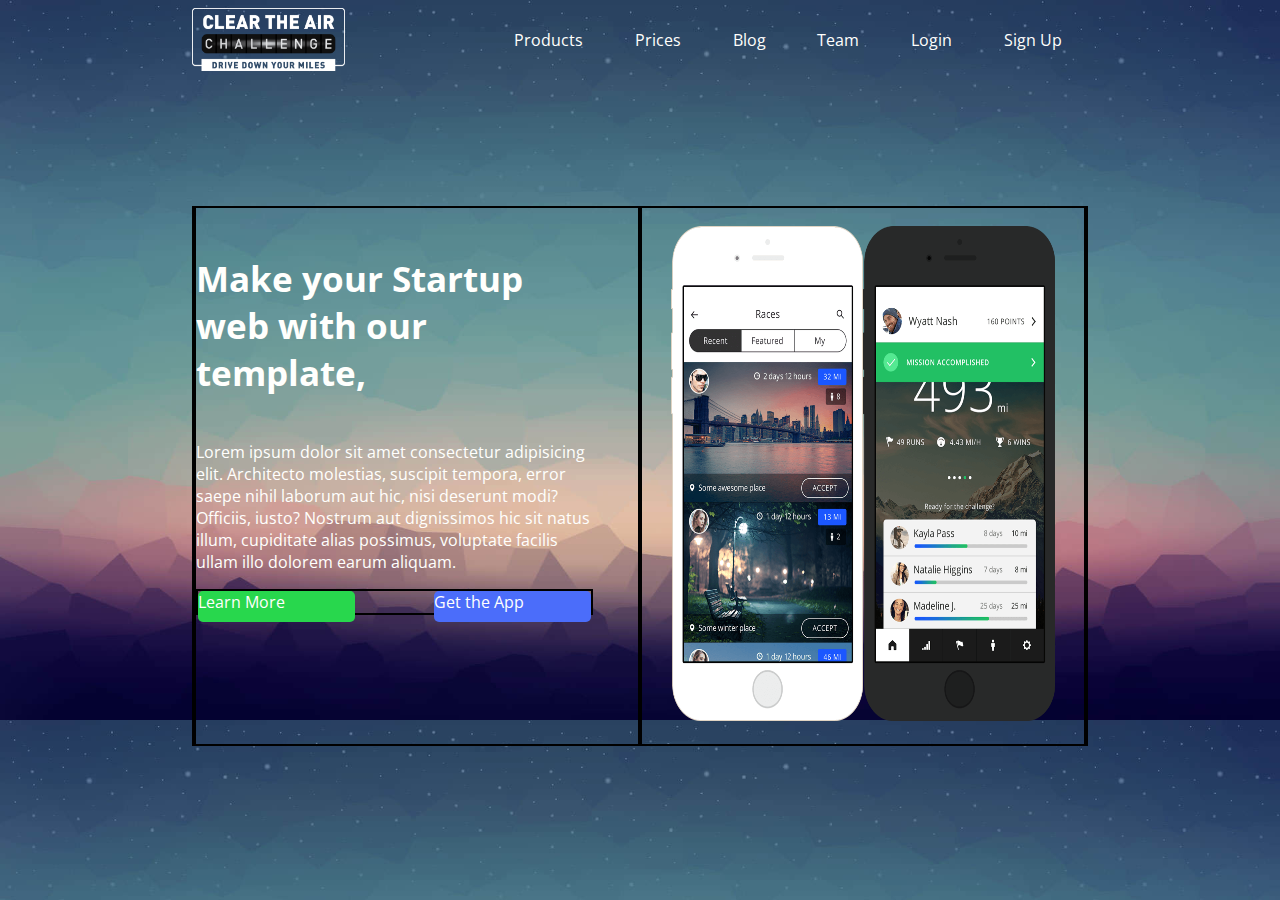
==== index.html @ c00f220a "Trying out styling options main section" ====
<!DOCTYPE html>
<html lang="en">
<head>
    <meta charset="UTF-8">
    <meta http-equiv="X-UA-Compatible" content="IE=edge">
    <meta name="viewport" content="width=device-width, initial-scale=1.0">
    <link rel="stylesheet" href="./css/style.css">
    <title>Mobile App</title>
</head>
<body>
    <header>
        <div><img src="./images/logo_001.png"></div>
        <nav>
            <ul>
            <li><a href="#">Products</a></li>
            <li><a href="#">Prices</a></li>
            <li><a href="#">Blog</a></li>
            <li><a href="#">Team</a></li>
            <li><a href="#">Login</a></li>
            <li><a href="#">Sign Up</a></li>
            </ul>
        </nav>
    </header>
    <section>
        <article class="left">
            <h2>
                Make your Startup web with our template,
            </h2>
            <p>
                Lorem ipsum dolor sit amet consectetur adipisicing elit. Architecto molestias, suscipit tempora, error saepe nihil laborum aut hic, nisi deserunt modi? Officiis, iusto? Nostrum aut dignissimos hic sit natus illum, cupiditate alias possimus, voluptate facilis ullam illo dolorem earum aliquam.
            </p>
            <div>
                <a href="#" id="green">Learn More</a>
                <a href="#" id="blue">Get the App</a>
            </div>
        </article>
        <article class="right">
            <div><img src="./images/phone_001.png" alt="phone white"></div>
            <div><img src="./images/phone_002.png" alt="phone black"></div>
        </article>
    </section>
</body>
</html>
---- css/style.css ----
@import url('https://fonts.googleapis.com/css2?family=Open+Sans&display=swap');

@import url(./var.css);
@import url(./menu.css);
@import url(./main.css);
@import url(./section.css);

* {
    box-sizing: border-box;
}

body {
    /* width: 100vw;
    height: 100vh; */
    background-image: url(../images/bg_001.jpg);
    background-size: 100%;
    font-family: 'Open Sans', sans-serif;
    color: var(--main-text-white);
}
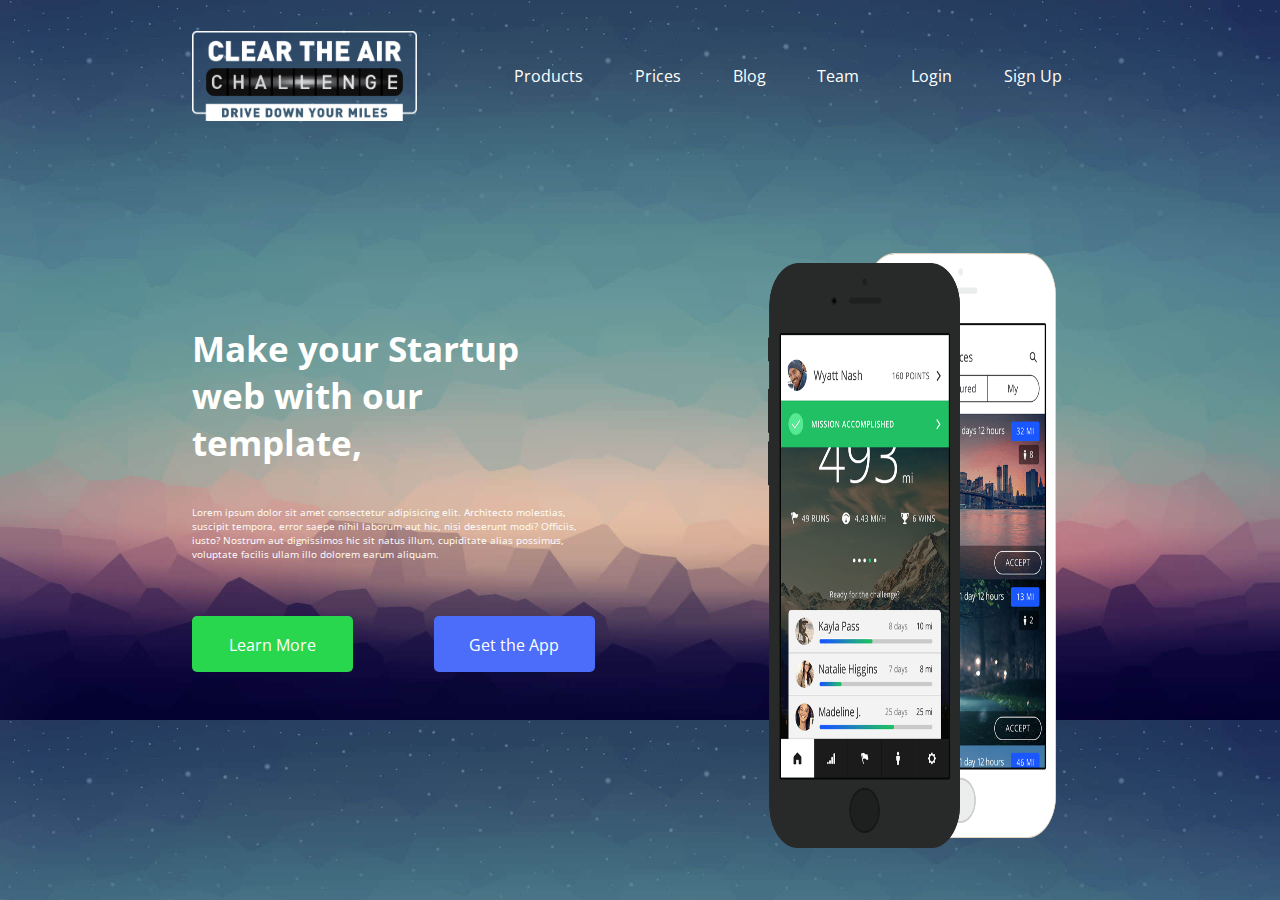
==== commit 7d70ba4b: "Positioning images" ====
--- a/index.html
+++ b/index.html
@@ -35,8 +35,8 @@
             </div>
         </article>
         <article class="right">
-            <div><img src="./images/phone_001.png" alt="phone white"></div>
-            <div><img src="./images/phone_002.png" alt="phone black"></div>
+            <div><img src="./images/phone_002.png" alt="phone black" id="black"></div>
+            <div><img src="./images/phone_001.png" alt="phone white" id="white"></div>
         </article>
     </section>
 </body>
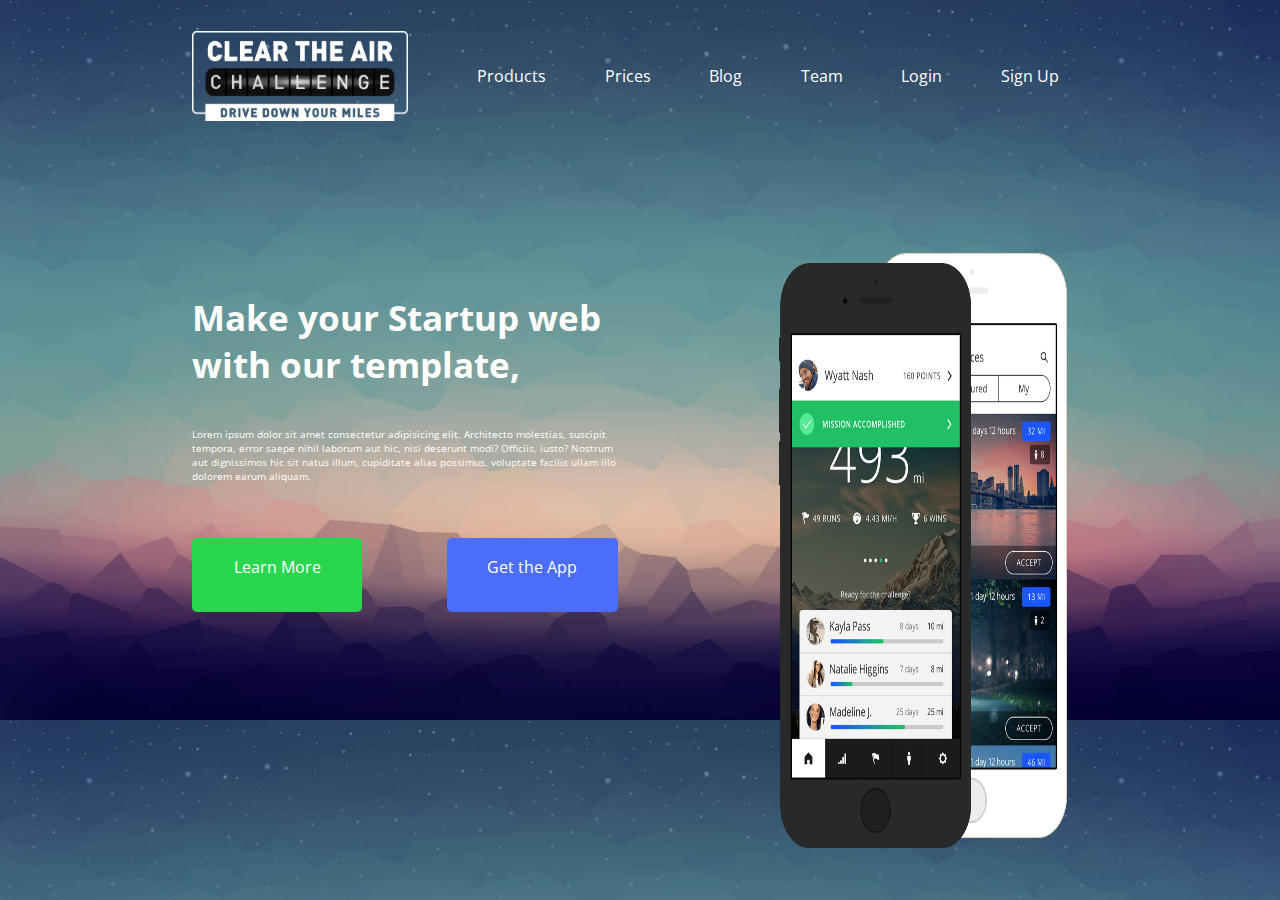
==== commit 98ad859b: "Changed css properties media query small" ====
--- a/index.html
+++ b/index.html
@@ -5,6 +5,9 @@
     <meta http-equiv="X-UA-Compatible" content="IE=edge">
     <meta name="viewport" content="width=device-width, initial-scale=1.0">
     <link rel="stylesheet" href="./css/style.css">
+    <link rel="stylesheet" href="./css/screen-s.css" media="(max-width:600px)">
+    <link rel="stylesheet" href="./css/screen-m.css" media="(min-width:758px)">
+    <link rel="stylesheet" href="./css/screen-l.css" media="(min-width:992px)">
     <title>Mobile App</title>
 </head>
 <body>
--- a/css/style.css
+++ b/css/style.css
@@ -5,13 +5,8 @@
 @import url(./main.css);
 @import url(./section.css);
 
-* {
-    box-sizing: border-box;
-}
 
 body {
-    /* width: 100vw;
-    height: 100vh; */
     background-image: url(../images/bg_001.jpg);
     background-size: 100%;
     font-family: 'Open Sans', sans-serif;
--- a/css/screen-s.css
+++ b/css/screen-s.css
@@ -0,0 +1,26 @@
+@media only screen and (max-width: 600px) {
+    body {
+        background-size: 250%;
+    }
+    header {
+        display: flex;
+        flex-direction: column;
+    }
+    header nav ul {
+        width: 80vw;
+    }
+    h2 {
+        font-size: 90%;
+    }
+    .left div a {
+        height: 40%;
+        width: 60%;
+        font-size: 60%;
+        padding-top: 1vh;
+        padding-bottom: 1.5vh;
+    }
+    .right {
+        height: 80%;
+        width: 80% ;
+    }
+}--- a/css/screen-m.css
+++ b/css/screen-m.css
@@ -0,0 +1,3 @@
+@media only screen and (min-width: 768px) {
+
+}--- a/css/screen-l.css
+++ b/css/screen-l.css
@@ -0,0 +1,3 @@
+@media only screen and (min-width: 992px) {
+
+}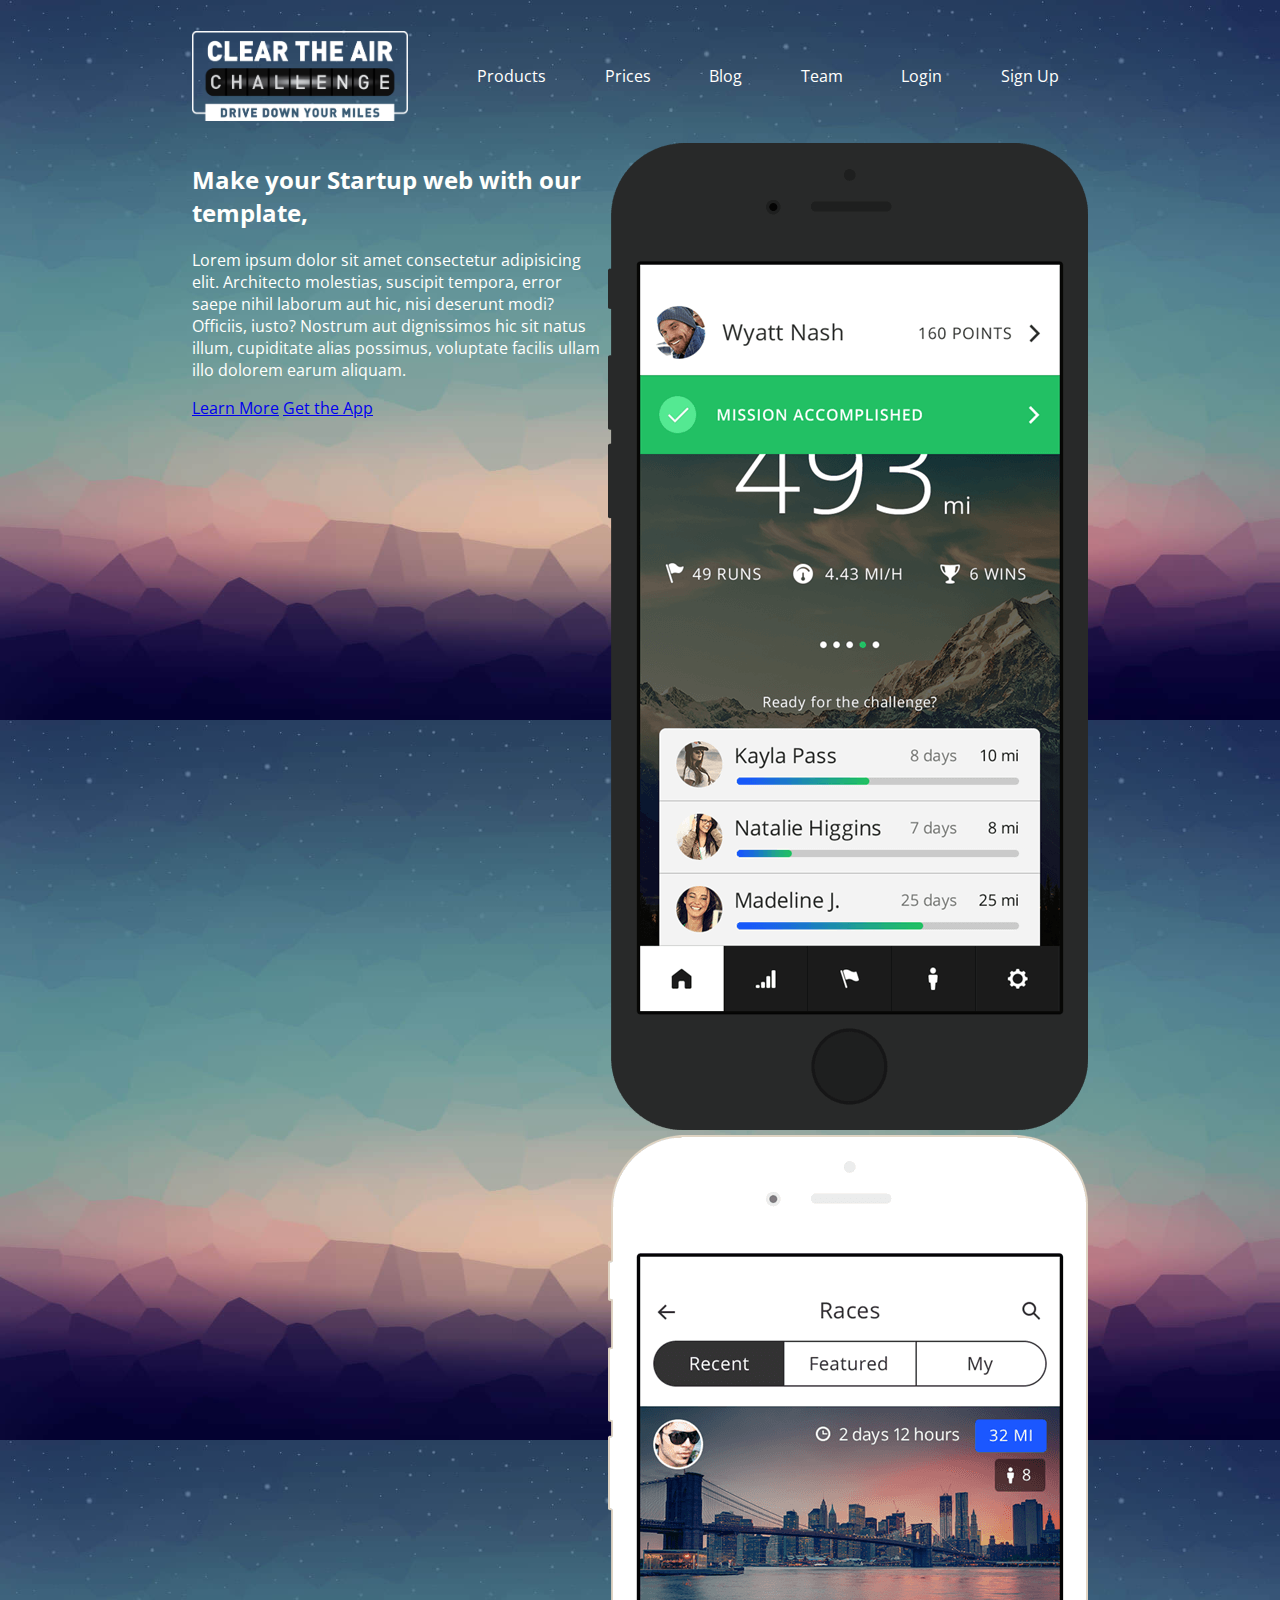
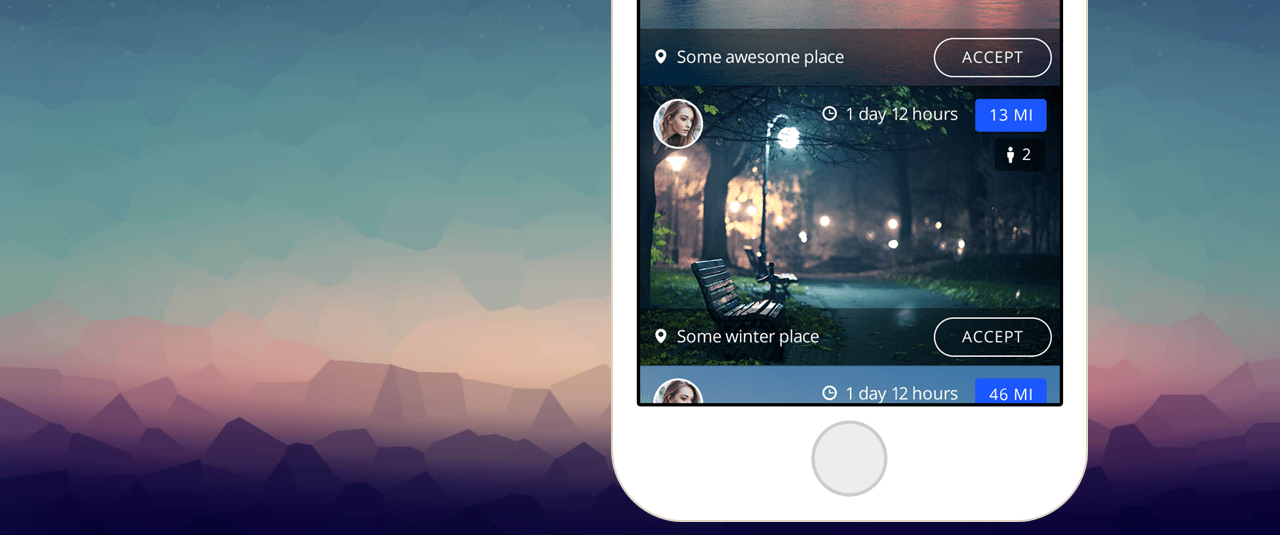
==== commit ee2e6fb5: "Changing html and css structure" ====
--- a/index.html
+++ b/index.html
@@ -24,7 +24,25 @@
             </ul>
         </nav>
     </header>
-    <section>
+    <main>
+        <section>
+            <h2>
+                Make your Startup web with our template,
+            </h2>
+            <p>
+                Lorem ipsum dolor sit amet consectetur adipisicing elit. Architecto molestias, suscipit tempora, error saepe nihil laborum aut hic, nisi deserunt modi? Officiis, iusto? Nostrum aut dignissimos hic sit natus illum, cupiditate alias possimus, voluptate facilis ullam illo dolorem earum aliquam.
+            </p>
+            <div>
+                <a href="#" id="green">Learn More</a>
+                <a href="#" id="blue">Get the App</a>
+            </div>
+        </section>
+        <section>
+            <div><img src="./images/phone_002.png" alt="phone black" id="black"></div>
+            <div><img src="./images/phone_001.png" alt="phone white" id="white"></div>
+        </section>
+    </main>
+    <!-- <section>
         <article class="left">
             <h2>
                 Make your Startup web with our template,
@@ -41,6 +59,6 @@
             <div><img src="./images/phone_002.png" alt="phone black" id="black"></div>
             <div><img src="./images/phone_001.png" alt="phone white" id="white"></div>
         </article>
-    </section>
+    </section> -->
 </body>
 </html>
--- a/css/style.css
+++ b/css/style.css
@@ -1,14 +1,17 @@
 @import url('https://fonts.googleapis.com/css2?family=Open+Sans&display=swap');
-
 @import url(./var.css);
 @import url(./menu.css);
 @import url(./main.css);
-@import url(./section.css);
+/* @import url(./section.css); */
 
-
+/* Page layout */
 body {
+    display: flex;
+    flex-direction: column;
+    justify-content: center;
+    align-items: center;
+    font-family: 'Open Sans', sans-serif;
+    color: var(--main-text-white);
     background-image: url(../images/bg_001.jpg);
     background-size: 100%;
-    font-family: 'Open Sans', sans-serif;
-    color: var(--main-text-white);
-}
+}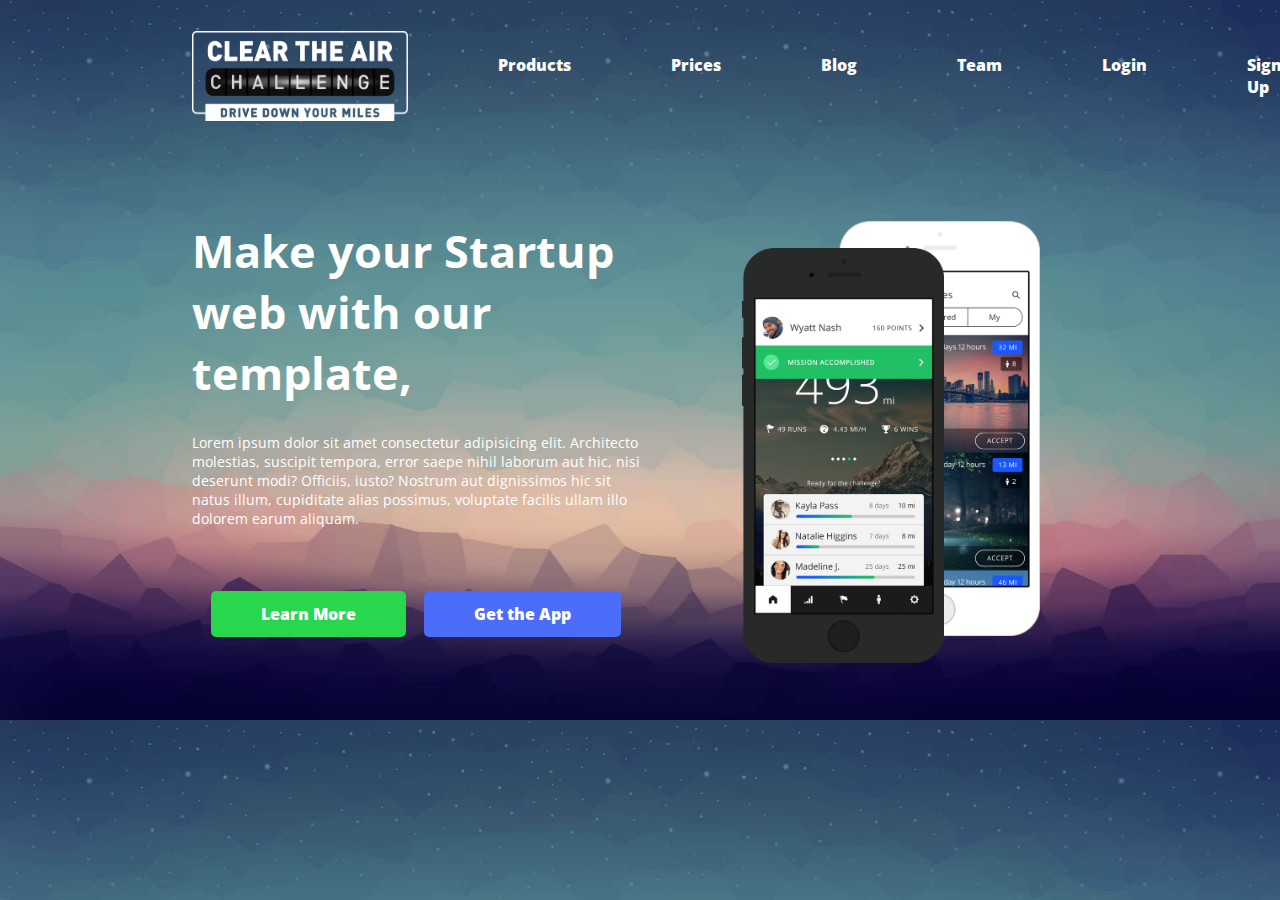
==== commit 5f7019dd: "Changing padding buttons" ====
--- a/index.html
+++ b/index.html
@@ -26,39 +26,21 @@
     </header>
     <main>
         <section>
-            <h2>
+            <h1>
                 Make your Startup web with our template,
-            </h2>
+            </h1>
             <p>
                 Lorem ipsum dolor sit amet consectetur adipisicing elit. Architecto molestias, suscipit tempora, error saepe nihil laborum aut hic, nisi deserunt modi? Officiis, iusto? Nostrum aut dignissimos hic sit natus illum, cupiditate alias possimus, voluptate facilis ullam illo dolorem earum aliquam.
             </p>
-            <div>
-                <a href="#" id="green">Learn More</a>
-                <a href="#" id="blue">Get the App</a>
+            <div class="">
+                <a href="#" id="button-green">Learn More</a>
+                <a href="#" id="button-blue">Get the App</a>
             </div>
         </section>
         <section>
-            <div><img src="./images/phone_002.png" alt="phone black" id="black"></div>
-            <div><img src="./images/phone_001.png" alt="phone white" id="white"></div>
+            <div><img src="./images/phone_002.png" alt="phone black" id="phone-black"></div>
+            <div><img src="./images/phone_001.png" alt="phone white" id="phone-white"></div>
         </section>
     </main>
-    <!-- <section>
-        <article class="left">
-            <h2>
-                Make your Startup web with our template,
-            </h2>
-            <p>
-                Lorem ipsum dolor sit amet consectetur adipisicing elit. Architecto molestias, suscipit tempora, error saepe nihil laborum aut hic, nisi deserunt modi? Officiis, iusto? Nostrum aut dignissimos hic sit natus illum, cupiditate alias possimus, voluptate facilis ullam illo dolorem earum aliquam.
-            </p>
-            <div>
-                <a href="#" id="green">Learn More</a>
-                <a href="#" id="blue">Get the App</a>
-            </div>
-        </article>
-        <article class="right">
-            <div><img src="./images/phone_002.png" alt="phone black" id="black"></div>
-            <div><img src="./images/phone_001.png" alt="phone white" id="white"></div>
-        </article>
-    </section> -->
 </body>
-</html>
+</html>--- a/css/style.css
+++ b/css/style.css
@@ -2,7 +2,6 @@
 @import url(./var.css);
 @import url(./menu.css);
 @import url(./main.css);
-/* @import url(./section.css); */
 
 /* Page layout */
 body {
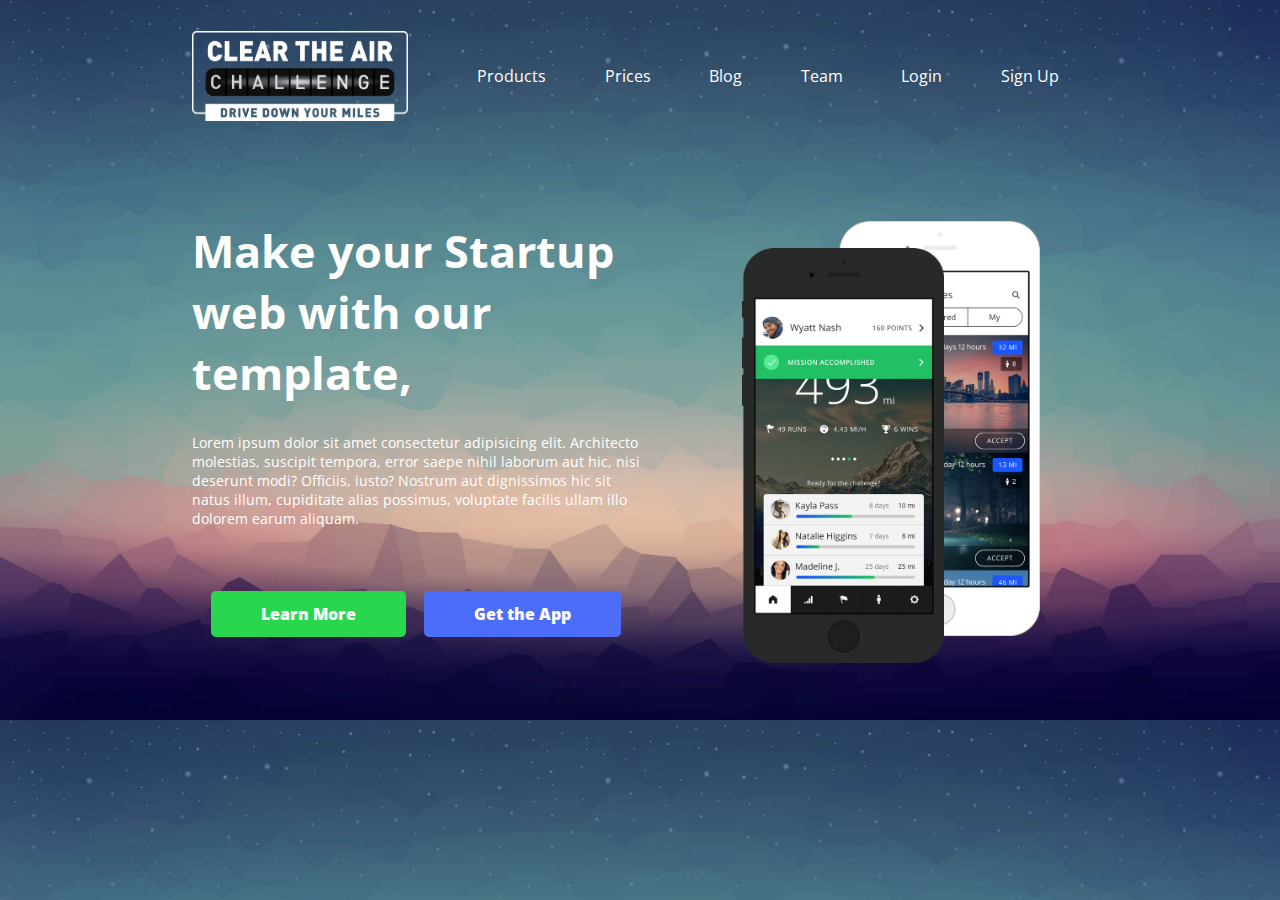
==== commit fc26ec53: "Finishing media query mobile" ====
--- a/index.html
+++ b/index.html
@@ -5,7 +5,7 @@
     <meta http-equiv="X-UA-Compatible" content="IE=edge">
     <meta name="viewport" content="width=device-width, initial-scale=1.0">
     <link rel="stylesheet" href="./css/style.css">
-    <link rel="stylesheet" href="./css/screen-s.css" media="(max-width:600px)">
+    <link rel="stylesheet" href="./css/mobile.css" media="(max-width:600px)">
     <link rel="stylesheet" href="./css/screen-m.css" media="(min-width:758px)">
     <link rel="stylesheet" href="./css/screen-l.css" media="(min-width:992px)">
     <title>Mobile App</title>
@@ -32,7 +32,7 @@
             <p>
                 Lorem ipsum dolor sit amet consectetur adipisicing elit. Architecto molestias, suscipit tempora, error saepe nihil laborum aut hic, nisi deserunt modi? Officiis, iusto? Nostrum aut dignissimos hic sit natus illum, cupiditate alias possimus, voluptate facilis ullam illo dolorem earum aliquam.
             </p>
-            <div class="">
+            <div>
                 <a href="#" id="button-green">Learn More</a>
                 <a href="#" id="button-blue">Get the App</a>
             </div>
--- a/css/mobile.css
+++ b/css/mobile.css
@@ -0,0 +1,33 @@
+@media only screen and (max-width: 600px) {
+    body {
+        background-size: 250%;
+    }
+    /* Menu bar */
+    header {
+        display: flex;
+        flex-direction: column;
+        margin-top: 2vh;
+    }
+    header nav ul {
+        width: 80vw;
+    }
+    /* Text section */
+    h1 {
+        font-size: 18px;
+    }
+    p {
+        font-size: 10px;
+    }
+    /* Buttons */
+    main section:nth-child(1) div {
+        margin-top: 4vh;
+    }
+    main section:nth-child(1) div a {
+        padding: 4px;
+        font-size: small;
+    }
+    /* Phones */
+    img {
+        width: 150%;
+    }
+}